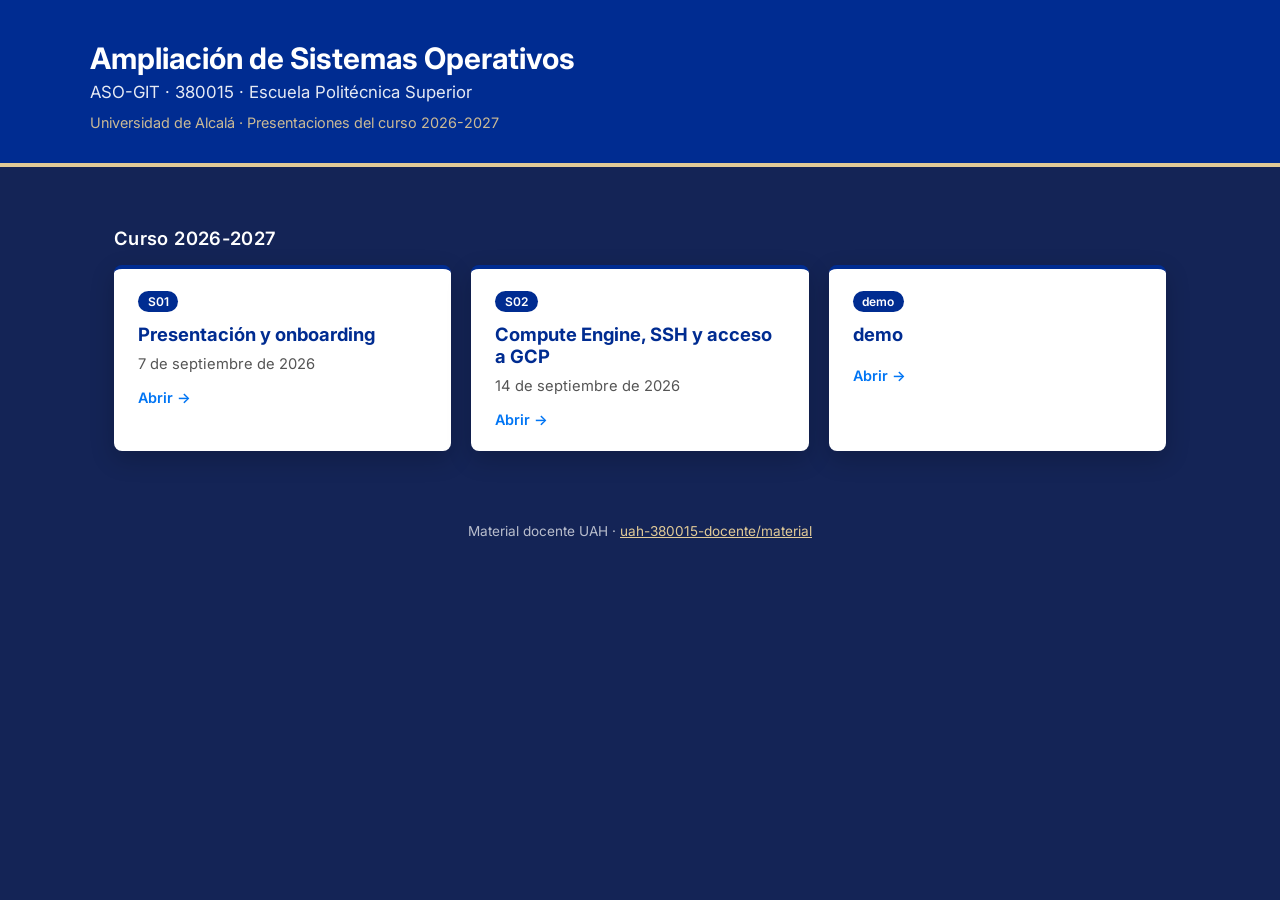
==== index.html @ b825726b "deploy: c4108a748e7cca39d7c1985f7dc98f0cb1ed4fbf" ====
<!DOCTYPE html>
<html lang="es">
<head>
  <meta charset="utf-8">
  <meta name="viewport" content="width=device-width, initial-scale=1.0">
  <title>ASO-GIT — Presentaciones | Universidad de Alcalá</title>
  <link rel="preconnect" href="https://fonts.googleapis.com">
  <link rel="preconnect" href="https://fonts.gstatic.com" crossorigin>
  <link href="https://fonts.googleapis.com/css2?family=Inter:wght@400;500;600;700&display=swap" rel="stylesheet">
  <style>
    :root {
      --uah-azul: #002C91;
      --uah-azul-digital: #0075F4;
      --uah-institucional: #142456;
      --uah-dorado: #E1CA97;
    }
    * { margin: 0; padding: 0; box-sizing: border-box; }
    body { font-family: Inter, system-ui, sans-serif; background: var(--uah-institucional); min-height: 100vh; color: #1a1a1a; }
    header { background: var(--uah-azul); color: #fff; padding: 2.5rem 1.5rem 2rem; border-bottom: 4px solid var(--uah-dorado); }
    header .wrap { max-width: 1100px; margin: 0 auto; }
    header h1 { font-size: 1.85rem; font-weight: 700; margin-bottom: 0.35rem; }
    header p { opacity: 0.9; font-size: 1.05rem; }
    header .meta { margin-top: 0.75rem; font-size: 0.9rem; color: var(--uah-dorado); }
    main { max-width: 1100px; margin: 0 auto; padding: 2rem 1.5rem 3rem; }
    h2 { color: #fff; font-size: 1.15rem; font-weight: 600; margin: 1.75rem 0 1rem; letter-spacing: 0.02em; }
    .grid { display: grid; grid-template-columns: repeat(auto-fit, minmax(280px, 1fr)); gap: 1.25rem; }
    a.card { display: block; background: #fff; border-radius: 8px; padding: 1.35rem 1.5rem; text-decoration: none; color: inherit; border-top: 4px solid var(--uah-azul); box-shadow: 0 8px 24px rgba(0,0,0,0.2); transition: transform 0.15s ease, box-shadow 0.15s ease; }
    a.card:hover { transform: translateY(-3px); box-shadow: 0 12px 28px rgba(0,0,0,0.28); }
    a.card h3 { color: var(--uah-azul); font-size: 1.15rem; margin-bottom: 0.5rem; }
    a.card p { color: #555; font-size: 0.92rem; line-height: 1.5; }
    .badge { display: inline-block; background: var(--uah-azul); color: #fff; font-size: 0.75rem; font-weight: 600; padding: 0.2rem 0.6rem; border-radius: 999px; margin-bottom: 0.65rem; }
    .go { display: inline-block; margin-top: 0.9rem; color: var(--uah-azul-digital); font-weight: 600; font-size: 0.9rem; }
    footer { text-align: center; color: rgba(255,255,255,0.7); padding: 1.5rem; font-size: 0.85rem; }
    footer a { color: var(--uah-dorado); }
  </style>
</head>
<body>
  <header>
    <div class="wrap">
      <h1>Ampliación de Sistemas Operativos</h1>
      <p>ASO-GIT · 380015 · Escuela Politécnica Superior</p>
      <p class="meta">Universidad de Alcalá · Presentaciones del curso 2026-2027</p>
    </div>
  </header>
  <main>
    <h2>Curso 2026-2027</h2>
    <div class="grid">
      <a class="card" href="/pages/S01-presentacion/">
        <span class="badge">S01</span>
        <h3>Presentación y onboarding</h3>
        <p>7 de septiembre de 2026</p>
        <span class="go">Abrir →</span>
      </a>
      <a class="card" href="/pages/S02-compute-engine/">
        <span class="badge">S02</span>
        <h3>Compute Engine, SSH y acceso a GCP</h3>
        <p>14 de septiembre de 2026</p>
        <span class="go">Abrir →</span>
      </a>
      <a class="card" href="/pages/demo/">
        <span class="badge">demo</span>
        <h3>demo</h3>
        
        <span class="go">Abrir →</span>
      </a>
    </div>
  </main>
  <footer>
    <p>Material docente UAH · <a href="https://github.com/uah-380015-docente/material">uah-380015-docente/material</a></p>
  </footer>
</body>
</html>
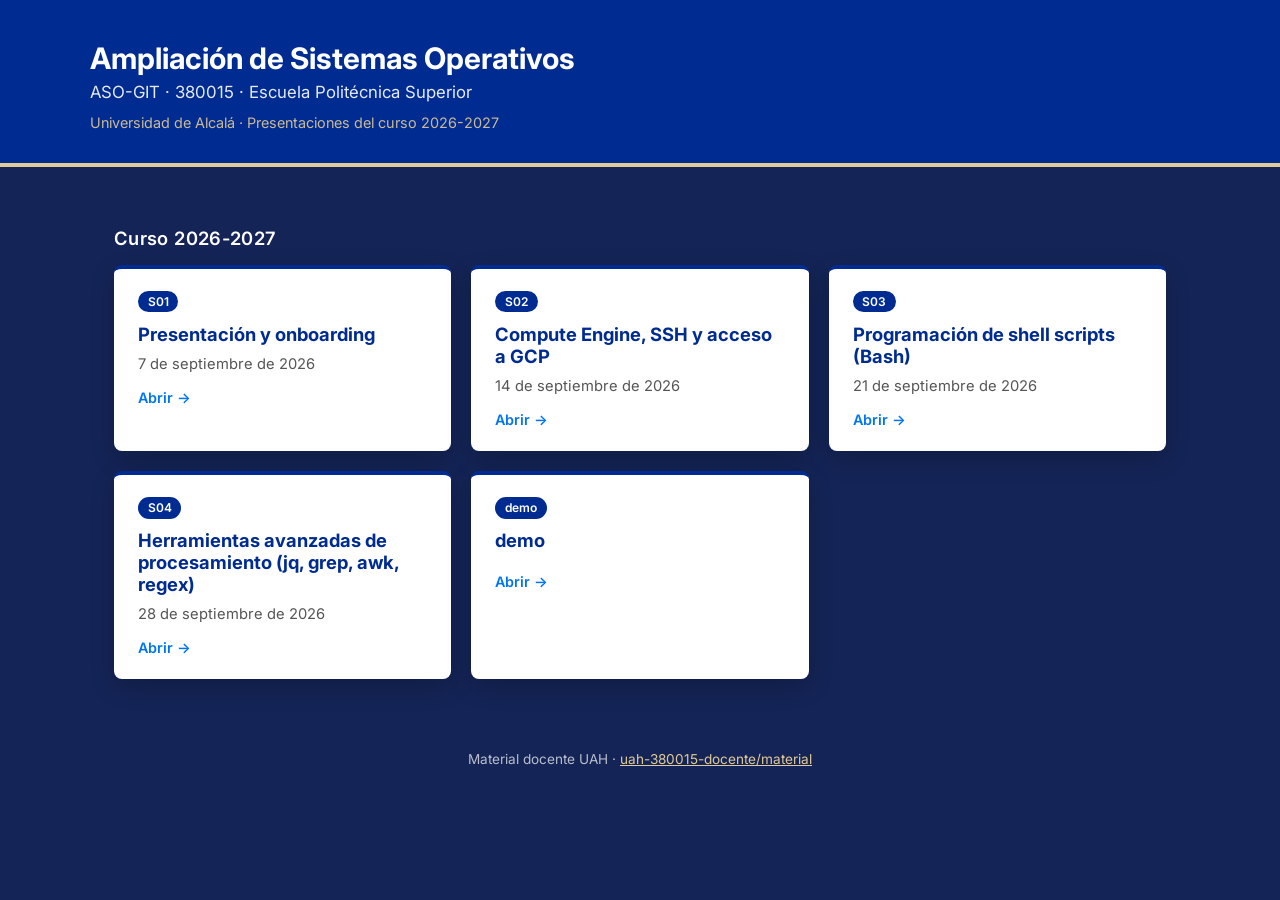
==== commit b9419d9b: "deploy: 79be95fa33ff4c4c25ca9b9e9d3141452c843f01" ====
--- a/index.html
+++ b/index.html
@@ -45,19 +45,31 @@
   <main>
     <h2>Curso 2026-2027</h2>
     <div class="grid">
-      <a class="card" href="/pages/S01-presentacion/">
+      <a class="card" href="/S01-presentacion/">
         <span class="badge">S01</span>
         <h3>Presentación y onboarding</h3>
         <p>7 de septiembre de 2026</p>
         <span class="go">Abrir →</span>
       </a>
-      <a class="card" href="/pages/S02-compute-engine/">
+      <a class="card" href="/S02-compute-engine/">
         <span class="badge">S02</span>
         <h3>Compute Engine, SSH y acceso a GCP</h3>
         <p>14 de septiembre de 2026</p>
         <span class="go">Abrir →</span>
       </a>
-      <a class="card" href="/pages/demo/">
+      <a class="card" href="/S03-bash-scripting/">
+        <span class="badge">S03</span>
+        <h3>Programación de shell scripts (Bash)</h3>
+        <p>21 de septiembre de 2026</p>
+        <span class="go">Abrir →</span>
+      </a>
+      <a class="card" href="/S04-shell-avanzado/">
+        <span class="badge">S04</span>
+        <h3>Herramientas avanzadas de procesamiento (jq, grep, awk, regex)</h3>
+        <p>28 de septiembre de 2026</p>
+        <span class="go">Abrir →</span>
+      </a>
+      <a class="card" href="/demo/">
         <span class="badge">demo</span>
         <h3>demo</h3>
         
